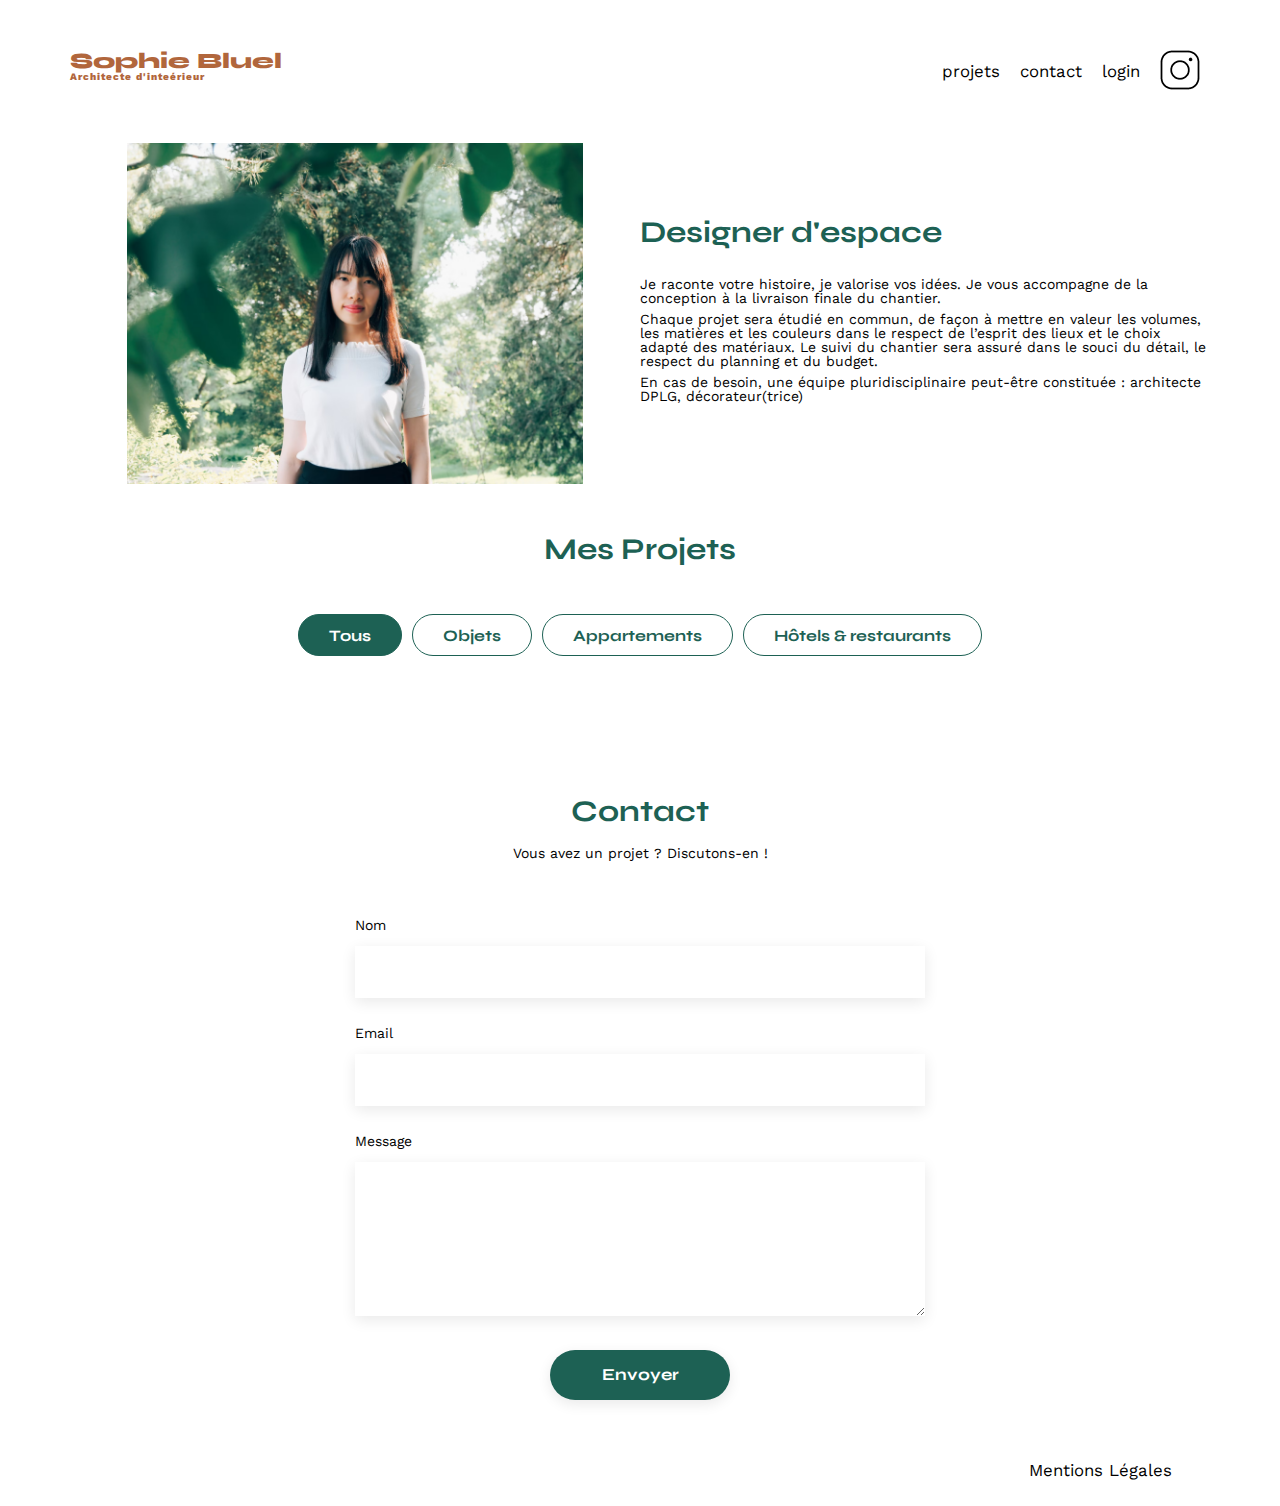
==== FrontEnd/index.html @ ea9cad05 "first commit" ====
<!DOCTYPE html>
<html lang="fr">

<head>
	<meta charset="UTF-8">
	<title>Sophie Bluel - Architecte d'intérieur</title>
	<meta name="viewport" content="width=device-width, initial-scale=1.0">
	<link rel="preconnect" href="https://fonts.googleapis.com">
	<link rel="preconnect" href="https://fonts.gstatic.com" crossorigin>
	<link href="https://fonts.googleapis.com/css2?family=Syne:wght@700;800&family=Work+Sans&display=swap"
		rel="stylesheet">
	<meta name="description" content="">
	<link rel="stylesheet" href="./assets/style.css">
</head>

<body>
	<header>
		<h1>Sophie Bluel <span>Architecte d'inteérieur</span></h1>
		<nav>
			<ul>
				<li>projets</li>
				<li>contact</li>
				<li>login</li>
				<li><img src="./assets/icons/instagram.png" alt="Instagram"></li>
			</ul>
		</nav>
	</header>
	<main>
		<section id="introduction">
			<figure>
				<img src="./assets/images/sophie-bluel.png" alt="">
			</figure>
			<article>
				<h2>Designer d'espace</h2>
				<p>Je raconte votre histoire, je valorise vos idées. Je vous accompagne de la conception à la livraison
					finale du chantier.</p>
				<p>Chaque projet sera étudié en commun, de façon à mettre en valeur les volumes, les matières et les
					couleurs dans le respect de l’esprit des lieux et le choix adapté des matériaux. Le suivi du
					chantier sera assuré dans le souci du détail, le respect du planning et du budget.</p>
				<p>En cas de besoin, une équipe pluridisciplinaire peut-être constituée : architecte DPLG,
					décorateur(trice)</p>
			</article>
		</section>
		<section id="portfolio">
			<h2>Mes Projets</h2>
			<div class="filter">
				<button class="button selected all">Tous</button>
				<button class="button objet">Objets</button>
				<button class="button appartement">Appartements</button>
				<button class="button hotel">Hôtels & restaurants</button>
			</div>
			<div class="gallery">
			</div>
		</section>
		<section id="contact">
			<h2>Contact</h2>
			<p>Vous avez un projet ? Discutons-en !</p>
			<form action="#" method="post">
				<label for="name">Nom</label>
				<input type="text" name="name" id="name">
				<label for="email">Email</label>
				<input type="email" name="email" id="email">
				<label for="message">Message</label>
				<textarea name="message" id="message" cols="30" rows="10"></textarea>
				<input type="submit" value="Envoyer">
			</form>
		</section>
	</main>

	<footer>
		<nav>
			<ul>
				<li>Mentions Légales</li>
			</ul>
		</nav>
	</footer>
	<script src="./assets/script.js"></script>
</body>

</html>
---- FrontEnd/assets/style.css ----
/* http://meyerweb.com/eric/tools/css/reset/
   v2.0 | 20110126
   License: none (public domain)
*/

html,
body,
div,
span,
applet,
object,
iframe,
h1,
h2,
h3,
h4,
h5,
h6,
p,
blockquote,
pre,
a,
abbr,
acronym,
address,
big,
cite,
code,
del,
dfn,
em,
img,
ins,
kbd,
q,
s,
samp,
small,
strike,
strong,
sub,
sup,
tt,
var,
b,
u,
i,
center,
dl,
dt,
dd,
ol,
ul,
li,
fieldset,
form,
label,
legend,
table,
caption,
tbody,
tfoot,
thead,
tr,
th,
td,
article,
aside,
canvas,
details,
embed,
figure,
figcaption,
footer,
header,
hgroup,
menu,
nav,
output,
ruby,
section,
summary,
time,
mark,
audio,
video {
  margin: 0;
  padding: 0;
  border: 0;
  font-size: 100%;
  font: inherit;
  vertical-align: baseline;
}
/* HTML5 display-role reset for older browsers */
article,
aside,
details,
figcaption,
figure,
footer,
header,
hgroup,
menu,
nav,
section {
  display: block;
}
body {
  line-height: 1;
}
ol,
ul {
  list-style: none;
}
blockquote,
q {
  quotes: none;
}
blockquote:before,
blockquote:after,
q:before,
q:after {
  content: "";
  content: none;
}
table {
  border-collapse: collapse;
  border-spacing: 0;
}
/** end reset css**/
body {
  max-width: 1140px;
  margin: auto;
  font-family: "Work Sans";
  font-size: 14px;
}
header {
  display: flex;
  justify-content: space-between;
  margin: 50px 0;
}
section {
  margin: 50px 0;
}

h1 {
  display: flex;
  flex-direction: column;
  font-family: "Syne";
  font-size: 22px;
  font-weight: 800;
  color: #b1663c;
}

h1 > span {
  font-family: "Work Sans";
  font-size: 10px;
  letter-spacing: 0.1em;
}

h2 {
  font-family: "Syne";
  font-weight: 700;
  font-size: 30px;
  color: #1d6154;
}
nav ul {
  display: flex;
  align-items: center;
  list-style-type: none;
}
nav li {
  padding: 0 10px;
  font-size: 1.2em;
}

li:hover {
  color: #b1663c;
}
#introduction {
  display: flex;
  align-items: center;
}
#introduction figure {
  flex: 1;
}
#introduction img {
  display: block;
  margin: auto;
  width: 80%;
}

#introduction article {
  flex: 1;
}
#introduction h2 {
  margin-bottom: 1em;
}

#introduction p {
  margin-bottom: 0.5em;
}
#portfolio h2 {
  text-align: center;
  margin-bottom: 1em;
}

.filter {
  display: flex;
  justify-content: center;
  gap: 10px;
  align-items: center;
  margin: 50px 0 90px;
}

.button {
  display: flex;
  align-items: center;
  border: 1px #1d6154 solid;
  border-radius: 60px;
  color: #1d6154;
  background: #fff;
  height: 37px;
  font-family: "Syne", sans-serif;
  font-weight: 700;
  font-size: 16px;
  text-align: center;
  padding: 20px 30px;
  cursor: pointer;
}

.selected {
  background: #1d6154;
  color: #fff;
}

.gallery {
  width: 100%;
  display: grid;
  grid-template-columns: 1fr 1fr 1fr;
  grid-column-gap: 20px;
  grid-row-gap: 20px;
}

.gallery img {
  width: 100%;
}
#contact {
  width: 50%;
  margin: auto;
}
#contact > * {
  text-align: center;
}
#contact h2 {
  margin-bottom: 20px;
}
#contact form {
  text-align: left;
  margin-top: 30px;
  display: flex;
  flex-direction: column;
}

#contact input {
  height: 50px;
  font-size: 1.2em;
  border: none;
  box-shadow: 0px 4px 14px rgba(0, 0, 0, 0.09);
}
#contact label {
  margin: 2em 0 1em 0;
}
#contact textarea {
  border: none;
  box-shadow: 0px 4px 14px rgba(0, 0, 0, 0.09);
}

input[type="submit"] {
  font-family: "Syne";
  font-weight: 700;
  color: white;
  background-color: #1d6154;
  margin: 2em auto;
  width: 180px;
  text-align: center;
  border-radius: 60px;
}

footer nav ul {
  display: flex;
  justify-content: flex-end;
  margin: 2em;
}
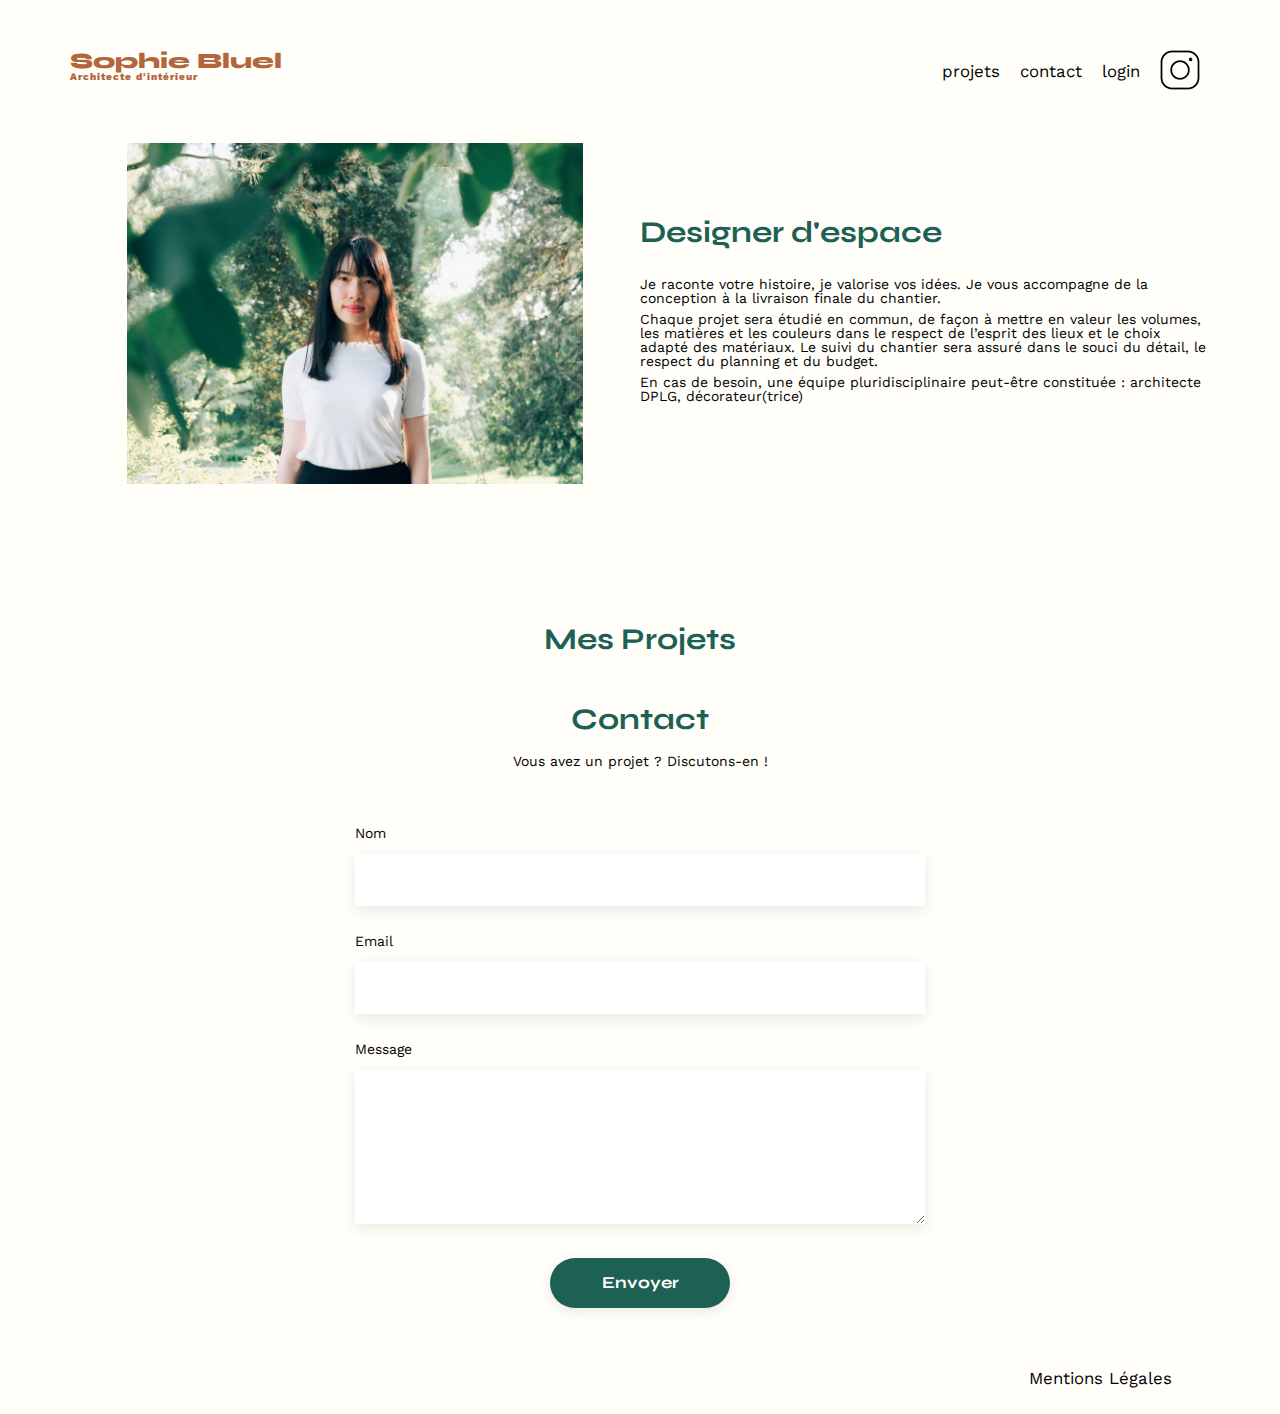
==== commit 6bf7cfae: "ajout modal2" ====
--- a/FrontEnd/index.html
+++ b/FrontEnd/index.html
@@ -9,18 +9,21 @@
 	<link rel="preconnect" href="https://fonts.gstatic.com" crossorigin>
 	<link href="https://fonts.googleapis.com/css2?family=Syne:wght@700;800&family=Work+Sans&display=swap"
 		rel="stylesheet">
+	<link rel="preconnect" href="https://fonts.googleapis.com">
+	<link rel="preconnect" href="https://fonts.gstatic.com" crossorigin>
+	<link href="https://fonts.googleapis.com/css2?family=Work+Sans:wght@500&display=swap" rel="stylesheet">
 	<meta name="description" content="">
 	<link rel="stylesheet" href="./assets/style.css">
 </head>
 
 <body>
 	<header>
-		<h1>Sophie Bluel <span>Architecte d'inteérieur</span></h1>
+		<h1>Sophie Bluel <span>Architecte d'intérieur</span></h1>
 		<nav>
 			<ul>
 				<li>projets</li>
 				<li>contact</li>
-				<li>login</li>
+				<li><a href="./login.html" class="login">login</a></li>
 				<li><img src="./assets/icons/instagram.png" alt="Instagram"></li>
 			</ul>
 		</nav>
@@ -43,14 +46,6 @@
 		</section>
 		<section id="portfolio">
 			<h2>Mes Projets</h2>
-			<div class="filter">
-				<button class="button selected all">Tous</button>
-				<button class="button objet">Objets</button>
-				<button class="button appartement">Appartements</button>
-				<button class="button hotel">Hôtels & restaurants</button>
-			</div>
-			<div class="gallery">
-			</div>
 		</section>
 		<section id="contact">
 			<h2>Contact</h2>
@@ -74,7 +69,7 @@
 			</ul>
 		</nav>
 	</footer>
-	<script src="./assets/script.js"></script>
+	<script src="./assets/index.js"></script>
 </body>
 
 </html>--- a/FrontEnd/assets/style.css
+++ b/FrontEnd/assets/style.css
@@ -133,6 +133,7 @@
   margin: auto;
   font-family: "Work Sans";
   font-size: 14px;
+  background: #fffef8;
 }
 header {
   display: flex;
@@ -177,6 +178,82 @@
 li:hover {
   color: #b1663c;
 }
+
+.formulaire {
+  display: flex;
+  justify-content: center;
+  margin-bottom: 380px;
+  margin-top: 37px;
+}
+
+.login {
+  text-decoration: none;
+  color: #000;
+}
+
+.pagelogin {
+  text-decoration: none;
+  color: #000;
+  font-weight: 600;
+}
+
+.title_log_in {
+  text-align: center;
+  margin-top: 150px;
+}
+
+.connexion {
+  display: flex;
+  flex-direction: column;
+  margin: 0 auto;
+}
+
+.connexion label {
+  font-family: "Work Sans";
+  color: #3d3d3d;
+  font-weight: 500;
+}
+
+.connexion input {
+  width: 380px;
+  height: 50px;
+  margin-top: 7px;
+  margin-bottom: 30px;
+  border: none;
+  box-shadow: 0px 4px 14px rgba(0, 0, 0, 0.09);
+}
+
+.connexion .submit {
+  width: 180px;
+  height: 35px;
+  background: #1d6154;
+  color: #fff;
+  border-radius: 60px;
+  border: none;
+  font-family: "Syne", sans-serif;
+  font-weight: 700;
+  margin-top: 7px;
+  margin-bottom: 28px;
+  cursor: pointer;
+  margin-left: auto;
+  margin-right: auto;
+}
+
+.error {
+  margin: 5px 0;
+  color: red;
+  font-family: "Work Sans";
+  font-weight: 500;
+  font-style: italic;
+}
+
+.password_forgotten {
+  font-family: "Work Sans";
+  font-weight: 500;
+  color: #3d3d3d;
+  text-align: center;
+}
+
 #introduction {
   display: flex;
   align-items: center;
@@ -189,7 +266,6 @@
   margin: auto;
   width: 80%;
 }
-
 #introduction article {
   flex: 1;
 }
@@ -200,9 +276,11 @@
 #introduction p {
   margin-bottom: 0.5em;
 }
+
 #portfolio h2 {
   text-align: center;
   margin-bottom: 1em;
+  margin-top: 140px;
 }
 
 .filter {
@@ -210,7 +288,7 @@
   justify-content: center;
   gap: 10px;
   align-items: center;
-  margin: 50px 0 90px;
+  margin: 50px 0;
 }
 
 .button {
@@ -220,15 +298,16 @@
   border-radius: 60px;
   color: #1d6154;
   background: #fff;
-  height: 37px;
+  height: 28px;
   font-family: "Syne", sans-serif;
   font-weight: 700;
   font-size: 16px;
   text-align: center;
-  padding: 20px 30px;
+  padding: 3px 20px;
   cursor: pointer;
 }
 
+.button:hover,
 .selected {
   background: #1d6154;
   color: #fff;
